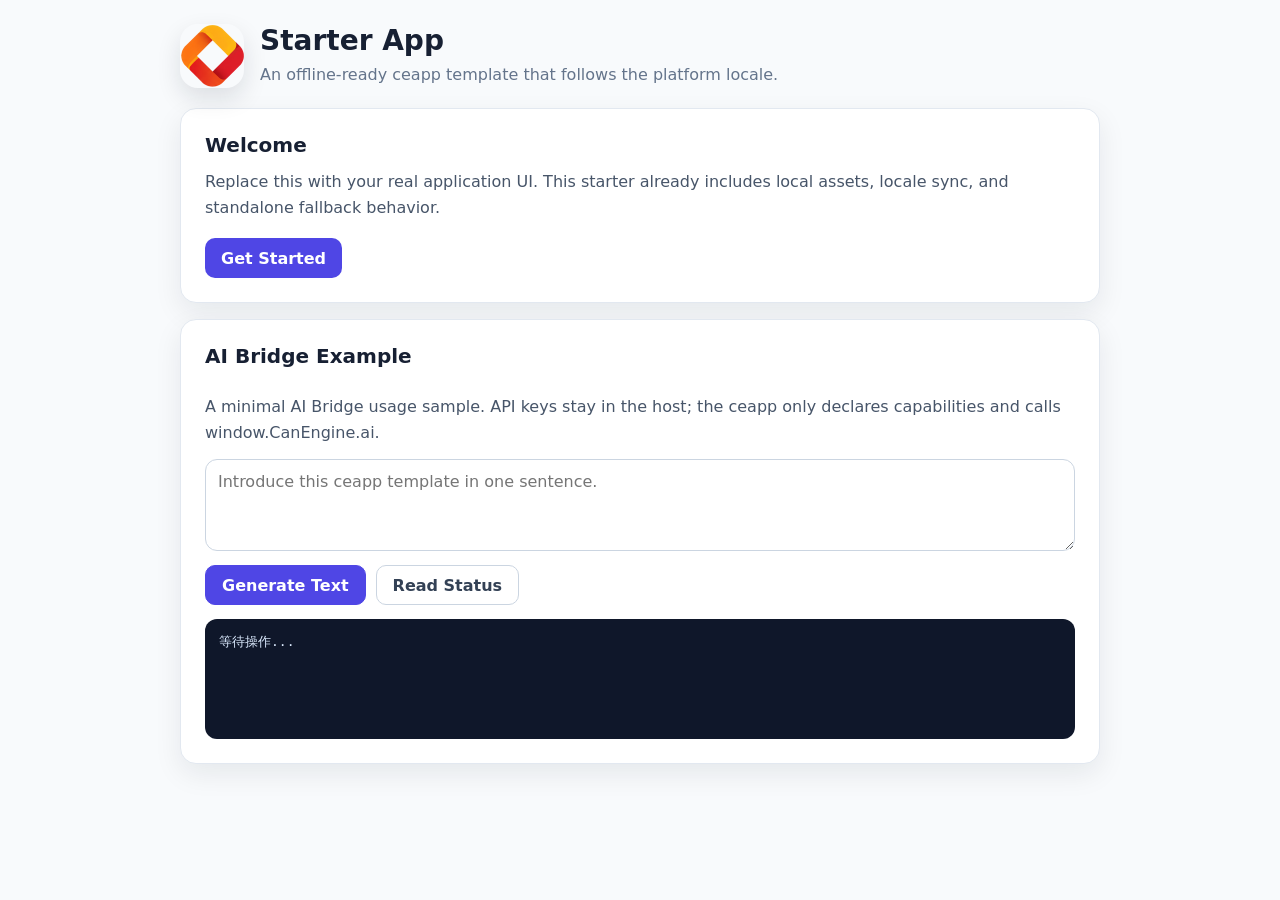
==== assets/starter/index.html @ fceade3a "Initial commit of open-ceapp-creator" ====
<!DOCTYPE html>
<html lang="zh-CN">
<head>
  <meta charset="UTF-8">
  <meta name="viewport" content="width=device-width, initial-scale=1.0">
  <title>Starter App</title>
  <link rel="stylesheet" href="./styles.css">
  <script src="./assets/ceapp-i18n.js"></script>
</head>
<body>
  <div class="shell">
    <header class="header">
      <img id="app-logo" class="app-logo" alt="" width="64" height="64">
      <div>
        <h1 id="app-title"></h1>
        <p id="app-subtitle"></p>
      </div>
    </header>

    <main class="panel">
      <h2 id="panel-title"></h2>
      <p id="panel-body"></p>
      <button id="primary-action" type="button"></button>
    </main>

    <section class="panel ai-panel">
      <h2 id="ai-title"></h2>
      <p id="ai-body"></p>
      <textarea id="ai-prompt"></textarea>
      <div class="actions">
        <button id="ai-text-action" type="button"></button>
        <button id="ai-status-action" type="button"></button>
      </div>
      <pre id="ai-output"></pre>
    </section>
  </div>

  <script src="./app.js"></script>
</body>
</html>
---- assets/starter/styles.css ----
:root {
  color: #172033;
  background: #f8fafc;
  font-family: Inter, ui-sans-serif, system-ui, -apple-system, BlinkMacSystemFont, "Segoe UI", sans-serif;
}

* {
  box-sizing: border-box;
}

body {
  margin: 0;
}

button {
  font: inherit;
}

textarea {
  font: inherit;
}

.shell {
  min-height: 100vh;
  padding: 24px;
  background: #f8fafc;
}

.header,
.panel {
  max-width: 920px;
  margin: 0 auto;
}

.header {
  display: flex;
  align-items: flex-start;
  justify-content: flex-start;
  gap: 16px;
  margin-bottom: 20px;
}

.app-logo {
  flex: 0 0 auto;
  width: 64px;
  height: 64px;
  border-radius: 18px;
  object-fit: cover;
  box-shadow: 0 10px 24px rgba(15, 23, 42, 0.12);
}

.header h1,
.header p,
.panel h2,
.panel p {
  margin: 0;
}

.header h1 {
  font-size: 28px;
  font-weight: 900;
}

.header p {
  margin-top: 8px;
  color: #64748b;
}

.panel {
  margin-bottom: 16px;
  padding: 24px;
  border: 1px solid #e2e8f0;
  border-radius: 16px;
  background: #ffffff;
  box-shadow: 0 10px 28px rgba(15, 23, 42, 0.08);
}

.panel h2 {
  font-size: 20px;
  font-weight: 900;
}

.panel p {
  margin-top: 12px;
  color: #475569;
  line-height: 1.6;
}

#primary-action {
  margin-top: 18px;
  min-height: 40px;
  padding: 0 16px;
  border: 0;
  border-radius: 10px;
  color: #ffffff;
  background: #4f46e5;
  cursor: pointer;
  font-weight: 900;
}

.ai-panel {
  display: grid;
  gap: 14px;
}

.ai-panel textarea {
  width: 100%;
  min-height: 92px;
  padding: 12px;
  border: 1px solid #cbd5e1;
  border-radius: 12px;
  color: #0f172a;
  resize: vertical;
}

.actions {
  display: flex;
  flex-wrap: wrap;
  gap: 10px;
}

.actions button {
  min-height: 40px;
  padding: 0 16px;
  border: 1px solid #cbd5e1;
  border-radius: 10px;
  color: #334155;
  background: #ffffff;
  cursor: pointer;
  font-weight: 900;
}

.actions button:first-child {
  color: #ffffff;
  border-color: #4f46e5;
  background: #4f46e5;
}

#ai-output {
  min-height: 120px;
  max-height: 320px;
  overflow: auto;
  margin: 0;
  padding: 14px;
  border-radius: 12px;
  color: #dbeafe;
  background: #0f172a;
  white-space: pre-wrap;
}
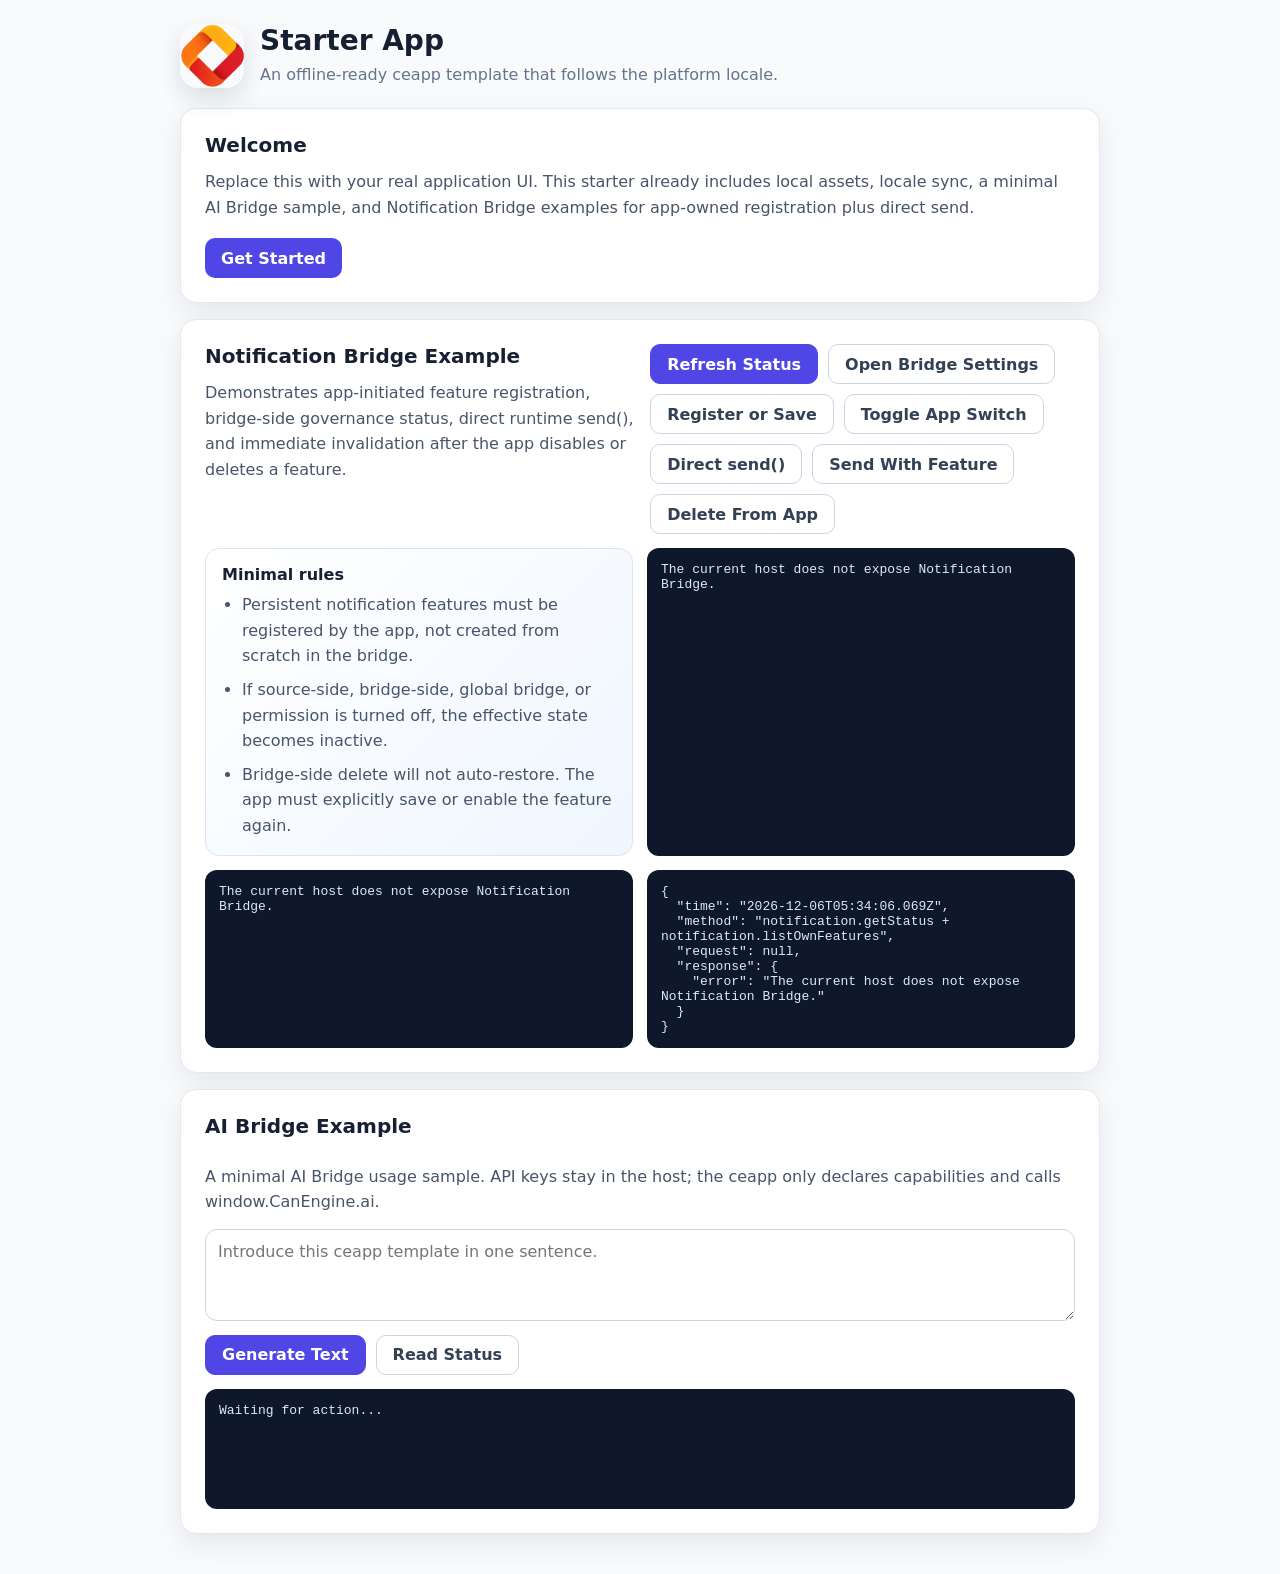
==== commit 8a17d579: "feat: add notification bridge starter guidance" ====
--- a/assets/starter/index.html
+++ b/assets/starter/index.html
@@ -23,6 +23,35 @@
       <button id="primary-action" type="button"></button>
     </main>
 
+    <section class="panel notification-panel">
+      <div class="panel-head">
+        <div>
+          <h2 id="notification-title"></h2>
+          <p id="notification-body"></p>
+        </div>
+        <div class="actions">
+          <button id="notification-refresh" type="button"></button>
+          <button id="notification-open-settings" type="button"></button>
+          <button id="notification-register" type="button"></button>
+          <button id="notification-toggle" type="button"></button>
+          <button id="notification-send-direct" type="button"></button>
+          <button id="notification-send-feature" type="button"></button>
+          <button id="notification-delete" type="button"></button>
+        </div>
+      </div>
+      <div class="notification-grid">
+        <div class="notification-note">
+          <strong id="notification-rules-title"></strong>
+          <ul id="notification-rules-list"></ul>
+        </div>
+        <pre id="notification-status-output"></pre>
+      </div>
+      <div class="notification-grid">
+        <pre id="notification-feature-output"></pre>
+        <pre id="notification-action-output"></pre>
+      </div>
+    </section>
+
     <section class="panel ai-panel">
       <h2 id="ai-title"></h2>
       <p id="ai-body"></p>
--- a/assets/starter/styles.css
+++ b/assets/starter/styles.css
@@ -84,6 +84,13 @@
   margin-top: 12px;
   color: #475569;
   line-height: 1.6;
+}
+
+.panel-head {
+  display: flex;
+  align-items: flex-start;
+  justify-content: space-between;
+  gap: 16px;
 }
 
 #primary-action {
@@ -103,6 +110,40 @@
   gap: 14px;
 }
 
+.notification-panel {
+  display: grid;
+  gap: 14px;
+}
+
+.notification-grid {
+  display: grid;
+  grid-template-columns: repeat(2, minmax(0, 1fr));
+  gap: 14px;
+}
+
+.notification-note {
+  padding: 16px;
+  border: 1px solid #dbe4f0;
+  border-radius: 14px;
+  background: linear-gradient(135deg, #ffffff, #eff6ff);
+}
+
+.notification-note strong {
+  display: block;
+  margin-bottom: 8px;
+}
+
+.notification-note ul {
+  margin: 0;
+  padding-left: 20px;
+  color: #475569;
+  line-height: 1.6;
+}
+
+.notification-note li + li {
+  margin-top: 8px;
+}
+
 .ai-panel textarea {
   width: 100%;
   min-height: 92px;
@@ -136,6 +177,9 @@
   background: #4f46e5;
 }
 
+#notification-status-output,
+#notification-feature-output,
+#notification-action-output,
 #ai-output {
   min-height: 120px;
   max-height: 320px;
@@ -147,3 +191,14 @@
   background: #0f172a;
   white-space: pre-wrap;
 }
+
+@media (max-width: 880px) {
+  .panel-head,
+  .notification-grid {
+    grid-template-columns: 1fr;
+  }
+
+  .panel-head {
+    display: grid;
+  }
+}
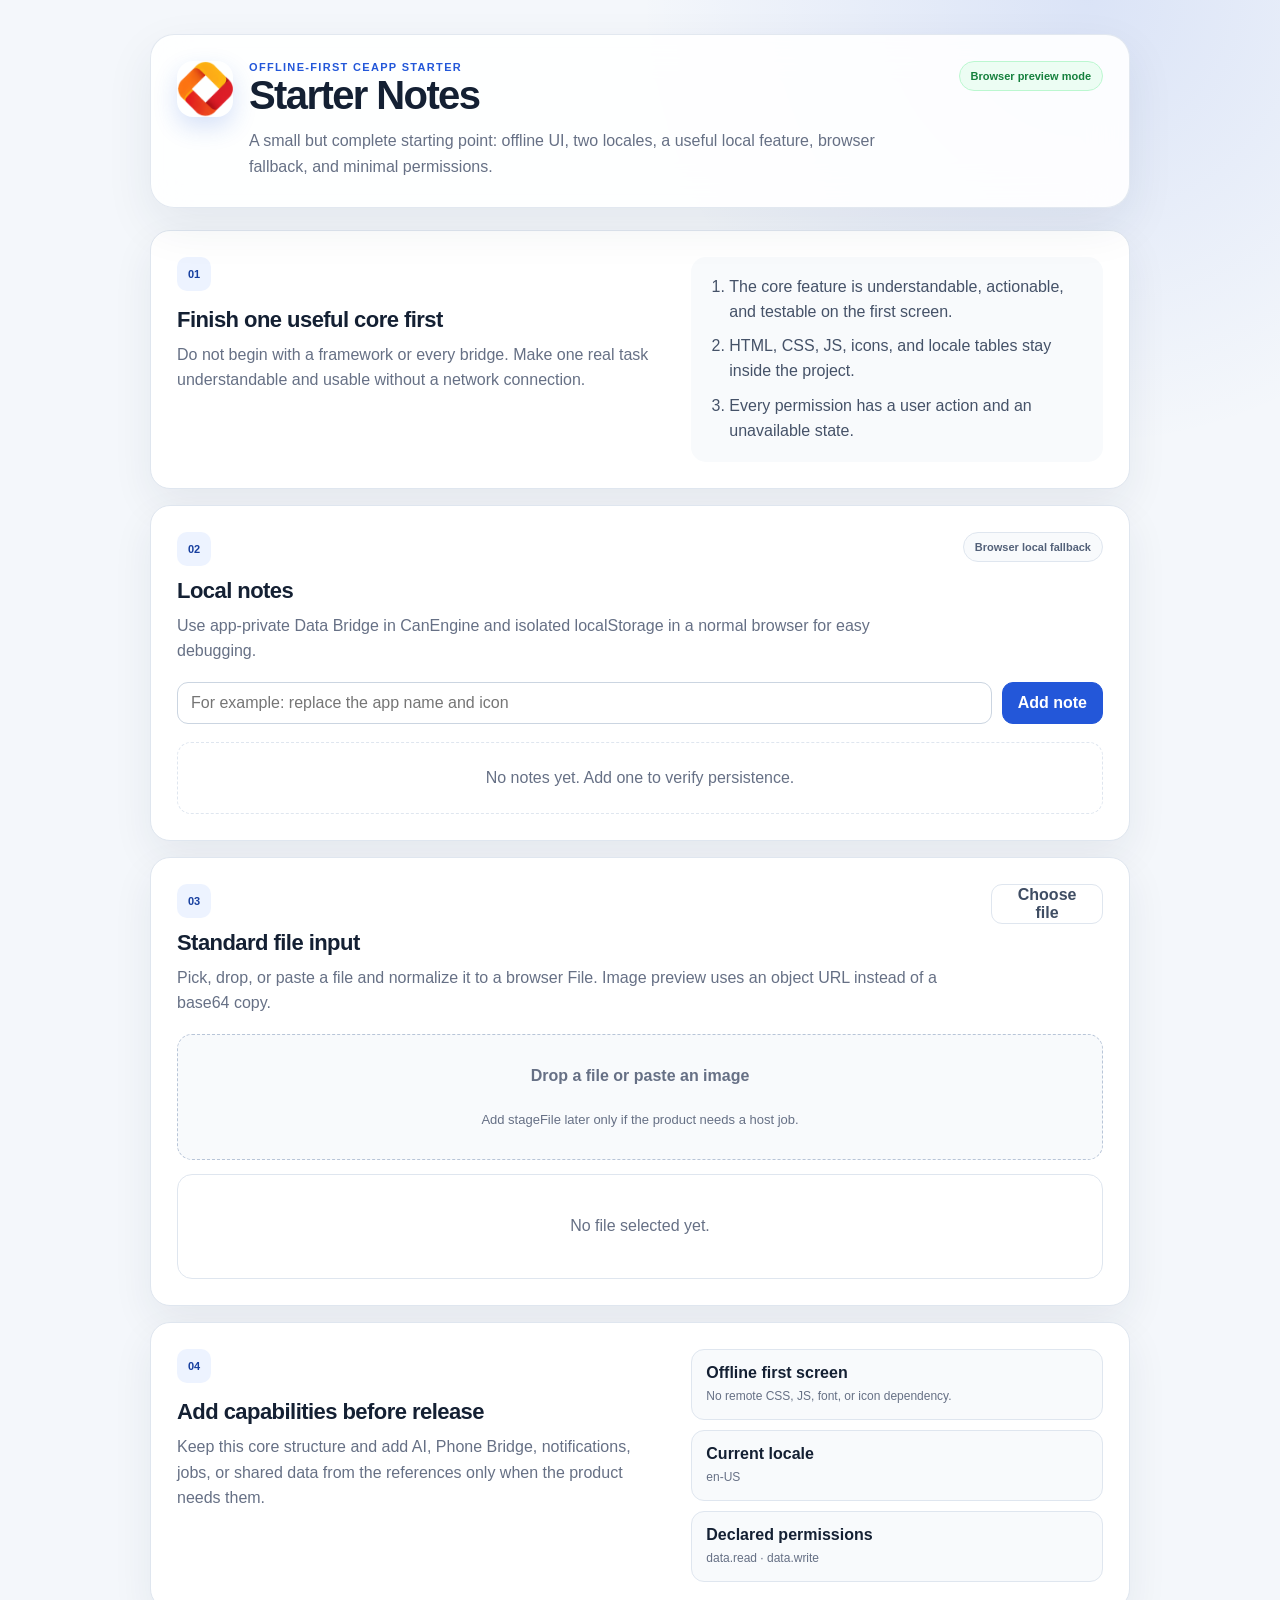
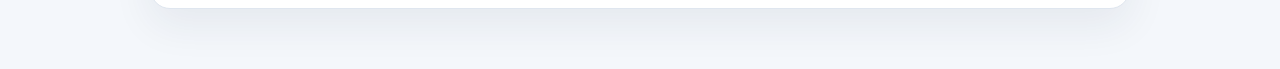
==== commit 81f23e92: "Release version 1.5.8" ====
--- a/assets/starter/index.html
+++ b/assets/starter/index.html
@@ -1,69 +1,83 @@
-<!DOCTYPE html>
+<!doctype html>
 <html lang="zh-CN">
 <head>
   <meta charset="UTF-8">
   <meta name="viewport" content="width=device-width, initial-scale=1.0">
-  <title>Starter App</title>
+  <meta name="color-scheme" content="light">
+  <title>Starter Notes</title>
   <link rel="stylesheet" href="./styles.css">
   <script src="./assets/ceapp-i18n.js"></script>
 </head>
 <body>
   <div class="shell">
-    <header class="header">
-      <img id="app-logo" class="app-logo" alt="" width="64" height="64">
-      <div>
-        <h1 id="app-title"></h1>
-        <p id="app-subtitle"></p>
+    <header class="hero">
+      <div class="identity">
+        <img id="app-logo" src="./assets/logo.png" alt="" width="56" height="56">
+        <div>
+          <p class="eyebrow" data-i18n="app.eyebrow"></p>
+          <h1 data-i18n="app.title"></h1>
+          <p data-i18n="app.subtitle"></p>
+        </div>
       </div>
+      <span id="host-status" class="status-pill"></span>
     </header>
 
-    <main class="panel">
-      <h2 id="panel-title"></h2>
-      <p id="panel-body"></p>
-      <button id="primary-action" type="button"></button>
+    <main>
+      <section class="card intro-card">
+        <div>
+          <span class="section-label">01</span>
+          <h2 data-i18n="intro.title"></h2>
+          <p data-i18n="intro.body"></p>
+        </div>
+        <ol class="quality-list">
+          <li data-i18n="intro.ruleUseful"></li>
+          <li data-i18n="intro.ruleLocal"></li>
+          <li data-i18n="intro.ruleMinimal"></li>
+        </ol>
+      </section>
+
+      <section class="card">
+        <div class="section-heading">
+          <div><span class="section-label">02</span><h2 data-i18n="notes.title"></h2><p data-i18n="notes.body"></p></div>
+          <span id="storage-mode" class="status-pill quiet"></span>
+        </div>
+        <form id="note-form" class="input-row">
+          <label class="sr-only" for="note-input" data-i18n="notes.label"></label>
+          <input id="note-input" type="text" maxlength="120" required data-i18n-placeholder="notes.placeholder">
+          <button class="button primary" type="submit" data-i18n="notes.add"></button>
+        </form>
+        <div id="notes-list" class="notes-list" aria-live="polite"></div>
+      </section>
+
+      <section class="card">
+        <div class="section-heading">
+          <div><span class="section-label">03</span><h2 data-i18n="files.title"></h2><p data-i18n="files.body"></p></div>
+          <button id="pick-file" class="button secondary" type="button" data-i18n="files.pick"></button>
+        </div>
+        <input id="file-input" type="file" accept="image/*,application/pdf,text/plain" hidden>
+        <div id="drop-zone" class="drop-zone" tabindex="0">
+          <strong data-i18n="files.dropTitle"></strong>
+          <span data-i18n="files.dropBody"></span>
+        </div>
+        <div id="file-preview" class="file-preview empty"></div>
+      </section>
+
+      <section class="card release-card">
+        <div>
+          <span class="section-label">04</span>
+          <h2 data-i18n="release.title"></h2>
+          <p data-i18n="release.body"></p>
+        </div>
+        <div class="release-grid">
+          <div><strong data-i18n="release.offline"></strong><span data-i18n="release.offlineBody"></span></div>
+          <div><strong data-i18n="release.locale"></strong><span id="locale-value"></span></div>
+          <div><strong data-i18n="release.permission"></strong><span>data.read · data.write</span></div>
+        </div>
+      </section>
     </main>
-
-    <section class="panel notification-panel">
-      <div class="panel-head">
-        <div>
-          <h2 id="notification-title"></h2>
-          <p id="notification-body"></p>
-        </div>
-        <div class="actions">
-          <button id="notification-refresh" type="button"></button>
-          <button id="notification-open-settings" type="button"></button>
-          <button id="notification-register" type="button"></button>
-          <button id="notification-toggle" type="button"></button>
-          <button id="notification-send-direct" type="button"></button>
-          <button id="notification-send-feature" type="button"></button>
-          <button id="notification-delete" type="button"></button>
-        </div>
-      </div>
-      <div class="notification-grid">
-        <div class="notification-note">
-          <strong id="notification-rules-title"></strong>
-          <ul id="notification-rules-list"></ul>
-        </div>
-        <pre id="notification-status-output"></pre>
-      </div>
-      <div class="notification-grid">
-        <pre id="notification-feature-output"></pre>
-        <pre id="notification-action-output"></pre>
-      </div>
-    </section>
-
-    <section class="panel ai-panel">
-      <h2 id="ai-title"></h2>
-      <p id="ai-body"></p>
-      <textarea id="ai-prompt"></textarea>
-      <div class="actions">
-        <button id="ai-text-action" type="button"></button>
-        <button id="ai-status-action" type="button"></button>
-      </div>
-      <pre id="ai-output"></pre>
-    </section>
   </div>
 
+  <div id="toast" class="toast" hidden role="status" aria-live="polite"></div>
   <script src="./app.js"></script>
 </body>
 </html>
--- a/assets/starter/styles.css
+++ b/assets/starter/styles.css
@@ -1,7 +1,17 @@
 :root {
-  color: #172033;
-  background: #f8fafc;
-  font-family: Inter, ui-sans-serif, system-ui, -apple-system, BlinkMacSystemFont, "Segoe UI", sans-serif;
+  color-scheme: light;
+  --bg: #f4f7fb;
+  --surface: #ffffff;
+  --surface-soft: #f8fafc;
+  --ink: #142033;
+  --muted: #667085;
+  --line: #dfe6ef;
+  --brand: #2357d9;
+  --brand-dark: #173f9f;
+  --brand-soft: #edf3ff;
+  --good: #15803d;
+  --good-soft: #ecfdf3;
+  font-family: Inter, ui-sans-serif, -apple-system, BlinkMacSystemFont, "Segoe UI", sans-serif;
 }
 
 * {
@@ -9,196 +19,408 @@
 }
 
 body {
+  min-width: 320px;
+  min-height: 100vh;
   margin: 0;
-}
-
-button {
+  color: var(--ink);
+  background:
+    radial-gradient(circle at 85% 0%, rgba(35, 87, 217, 0.12), transparent 28rem),
+    var(--bg);
+}
+
+button,
+input {
   font: inherit;
 }
 
-textarea {
-  font: inherit;
+button:focus-visible,
+input:focus-visible,
+[tabindex]:focus-visible {
+  outline: 3px solid rgba(35, 87, 217, 0.24);
+  outline-offset: 2px;
 }
 
 .shell {
-  min-height: 100vh;
-  padding: 24px;
-  background: #f8fafc;
-}
-
-.header,
-.panel {
-  max-width: 920px;
+  width: min(980px, calc(100% - 32px));
   margin: 0 auto;
-}
-
-.header {
-  display: flex;
-  align-items: flex-start;
-  justify-content: flex-start;
-  gap: 16px;
-  margin-bottom: 20px;
-}
-
-.app-logo {
-  flex: 0 0 auto;
-  width: 64px;
-  height: 64px;
-  border-radius: 18px;
-  object-fit: cover;
-  box-shadow: 0 10px 24px rgba(15, 23, 42, 0.12);
-}
-
-.header h1,
-.header p,
-.panel h2,
-.panel p {
-  margin: 0;
-}
-
-.header h1 {
-  font-size: 28px;
-  font-weight: 900;
-}
-
-.header p {
-  margin-top: 8px;
-  color: #64748b;
-}
-
-.panel {
-  margin-bottom: 16px;
-  padding: 24px;
-  border: 1px solid #e2e8f0;
-  border-radius: 16px;
-  background: #ffffff;
-  box-shadow: 0 10px 28px rgba(15, 23, 42, 0.08);
-}
-
-.panel h2 {
-  font-size: 20px;
-  font-weight: 900;
-}
-
-.panel p {
-  margin-top: 12px;
-  color: #475569;
-  line-height: 1.6;
-}
-
-.panel-head {
+  padding: 34px 0 60px;
+}
+
+.hero {
   display: flex;
   align-items: flex-start;
   justify-content: space-between;
+  gap: 24px;
+  margin-bottom: 22px;
+  padding: 26px;
+  border: 1px solid rgba(223, 230, 239, 0.9);
+  border-radius: 24px;
+  background: rgba(255, 255, 255, 0.9);
+  box-shadow: 0 18px 48px rgba(31, 45, 72, 0.08);
+  backdrop-filter: blur(18px);
+}
+
+.identity {
+  display: flex;
   gap: 16px;
-}
-
-#primary-action {
-  margin-top: 18px;
+  align-items: flex-start;
+}
+
+.identity img {
+  flex: 0 0 auto;
+  width: 56px;
+  height: 56px;
+  border-radius: 16px;
+  object-fit: cover;
+  box-shadow: 0 10px 24px rgba(35, 87, 217, 0.18);
+}
+
+.eyebrow {
+  margin: 0 0 7px;
+  color: var(--brand);
+  font-size: 11px;
+  font-weight: 850;
+  letter-spacing: 0.12em;
+  text-transform: uppercase;
+}
+
+.hero h1,
+.hero p,
+.card h2,
+.card p {
+  margin: 0;
+}
+
+.hero h1 {
+  font-size: clamp(27px, 4vw, 40px);
+  letter-spacing: -0.04em;
+}
+
+.hero .identity p:last-child {
+  max-width: 650px;
+  margin-top: 10px;
+  color: var(--muted);
+  line-height: 1.65;
+}
+
+main {
+  display: grid;
+  gap: 16px;
+}
+
+.card {
+  padding: 26px;
+  border: 1px solid var(--line);
+  border-radius: 20px;
+  background: var(--surface);
+  box-shadow: 0 16px 42px rgba(31, 45, 72, 0.07);
+}
+
+.intro-card,
+.release-card {
+  display: grid;
+  grid-template-columns: minmax(0, 1fr) minmax(300px, 0.85fr);
+  gap: 30px;
+  align-items: start;
+}
+
+.section-label {
+  display: inline-grid;
+  place-items: center;
+  width: 34px;
+  height: 34px;
+  margin-bottom: 16px;
+  border-radius: 10px;
+  color: var(--brand-dark);
+  background: var(--brand-soft);
+  font-size: 11px;
+  font-weight: 850;
+}
+
+.card h2 {
+  font-size: 22px;
+  letter-spacing: -0.025em;
+}
+
+.card p {
+  margin-top: 9px;
+  color: var(--muted);
+  line-height: 1.6;
+}
+
+.quality-list {
+  display: grid;
+  gap: 10px;
+  margin: 0;
+  padding: 18px 18px 18px 38px;
+  border-radius: 15px;
+  color: #455268;
+  background: var(--surface-soft);
+  line-height: 1.55;
+}
+
+.section-heading {
+  display: flex;
+  align-items: flex-start;
+  justify-content: space-between;
+  gap: 20px;
+  margin-bottom: 18px;
+}
+
+.section-heading .section-label {
+  margin-bottom: 12px;
+}
+
+.status-pill {
+  flex: 0 0 auto;
+  padding: 8px 11px;
+  border: 1px solid #bbf7d0;
+  border-radius: 999px;
+  color: var(--good);
+  background: var(--good-soft);
+  font-size: 11px;
+  font-weight: 800;
+}
+
+.status-pill.quiet {
+  color: #536179;
+  border-color: var(--line);
+  background: var(--surface-soft);
+}
+
+.input-row {
+  display: flex;
+  gap: 10px;
+  margin-bottom: 18px;
+}
+
+.input-row input {
+  flex: 1 1 auto;
+  min-width: 0;
+  min-height: 42px;
+  padding: 0 13px;
+  border: 1px solid #cbd5e1;
+  border-radius: 11px;
+  color: var(--ink);
+  background: white;
+}
+
+.button {
   min-height: 40px;
-  padding: 0 16px;
+  padding: 0 15px;
+  border: 1px solid transparent;
+  border-radius: 11px;
+  cursor: pointer;
+  font-weight: 750;
+}
+
+.button.primary {
+  color: white;
+  border-color: var(--brand);
+  background: var(--brand);
+}
+
+.button.secondary {
+  color: #3f4d63;
+  border-color: var(--line);
+  background: white;
+}
+
+.notes-list {
+  display: grid;
+  gap: 10px;
+}
+
+.note-row {
+  display: grid;
+  grid-template-columns: minmax(0, 1fr) auto;
+  gap: 12px;
+  align-items: center;
+  padding: 13px 15px;
+  border: 1px solid var(--line);
+  border-radius: 13px;
+  background: var(--surface-soft);
+}
+
+.note-row strong,
+.note-row small {
+  display: block;
+}
+
+.note-row small {
+  margin-top: 5px;
+  color: var(--muted);
+}
+
+.empty-state {
+  padding: 26px;
+  border: 1px dashed var(--line);
+  border-radius: 14px;
+  color: var(--muted);
+  text-align: center;
+}
+
+.drop-zone {
+  display: grid;
+  place-items: center;
+  min-height: 126px;
+  padding: 22px;
+  border: 1.5px dashed #b8c5d8;
+  border-radius: 15px;
+  color: var(--muted);
+  background: var(--surface-soft);
+  text-align: center;
+}
+
+.drop-zone strong,
+.drop-zone span {
+  display: block;
+}
+
+.drop-zone span {
+  margin-top: 7px;
+  font-size: 13px;
+}
+
+.drop-zone.dragging {
+  color: var(--brand-dark);
+  border-color: var(--brand);
+  background: var(--brand-soft);
+}
+
+.file-preview {
+  display: grid;
+  grid-template-columns: 92px minmax(0, 1fr);
+  gap: 14px;
+  align-items: center;
+  min-height: 105px;
+  margin-top: 14px;
+  padding: 11px;
+  border: 1px solid var(--line);
+  border-radius: 15px;
+}
+
+.file-preview.empty {
+  grid-template-columns: 1fr;
+  place-items: center;
+  color: var(--muted);
+}
+
+.file-preview img,
+.file-icon {
+  width: 92px;
+  height: 82px;
+  border-radius: 11px;
+  object-fit: cover;
+  background: #e8edf5;
+}
+
+.file-icon {
+  display: grid;
+  place-items: center;
+  color: var(--brand-dark);
+  font-weight: 900;
+}
+
+.file-meta strong,
+.file-meta span {
+  display: block;
+  overflow-wrap: anywhere;
+}
+
+.file-meta span {
+  margin-top: 5px;
+  color: var(--muted);
+  font-size: 12px;
+}
+
+.release-grid {
+  display: grid;
+  gap: 10px;
+}
+
+.release-grid > div {
+  padding: 14px;
+  border: 1px solid var(--line);
+  border-radius: 13px;
+  background: var(--surface-soft);
+}
+
+.release-grid strong,
+.release-grid span {
+  display: block;
+}
+
+.release-grid span {
+  margin-top: 5px;
+  color: var(--muted);
+  font-size: 12px;
+  line-height: 1.5;
+}
+
+.toast {
+  position: fixed;
+  right: 22px;
+  bottom: 22px;
+  max-width: min(400px, calc(100vw - 44px));
+  padding: 13px 16px;
+  border: 1px solid #bfd0fa;
+  border-radius: 12px;
+  color: var(--brand-dark);
+  background: #f4f7ff;
+  box-shadow: 0 16px 40px rgba(31, 45, 72, 0.18);
+}
+
+.toast.error {
+  color: #b42318;
+  border-color: #fecdd3;
+  background: #fff1f2;
+}
+
+.sr-only {
+  position: absolute;
+  width: 1px;
+  height: 1px;
+  padding: 0;
+  margin: -1px;
+  overflow: hidden;
+  clip: rect(0, 0, 0, 0);
+  white-space: nowrap;
   border: 0;
-  border-radius: 10px;
-  color: #ffffff;
-  background: #4f46e5;
-  cursor: pointer;
-  font-weight: 900;
-}
-
-.ai-panel {
-  display: grid;
-  gap: 14px;
-}
-
-.notification-panel {
-  display: grid;
-  gap: 14px;
-}
-
-.notification-grid {
-  display: grid;
-  grid-template-columns: repeat(2, minmax(0, 1fr));
-  gap: 14px;
-}
-
-.notification-note {
-  padding: 16px;
-  border: 1px solid #dbe4f0;
-  border-radius: 14px;
-  background: linear-gradient(135deg, #ffffff, #eff6ff);
-}
-
-.notification-note strong {
-  display: block;
-  margin-bottom: 8px;
-}
-
-.notification-note ul {
-  margin: 0;
-  padding-left: 20px;
-  color: #475569;
-  line-height: 1.6;
-}
-
-.notification-note li + li {
-  margin-top: 8px;
-}
-
-.ai-panel textarea {
-  width: 100%;
-  min-height: 92px;
-  padding: 12px;
-  border: 1px solid #cbd5e1;
-  border-radius: 12px;
-  color: #0f172a;
-  resize: vertical;
-}
-
-.actions {
-  display: flex;
-  flex-wrap: wrap;
-  gap: 10px;
-}
-
-.actions button {
-  min-height: 40px;
-  padding: 0 16px;
-  border: 1px solid #cbd5e1;
-  border-radius: 10px;
-  color: #334155;
-  background: #ffffff;
-  cursor: pointer;
-  font-weight: 900;
-}
-
-.actions button:first-child {
-  color: #ffffff;
-  border-color: #4f46e5;
-  background: #4f46e5;
-}
-
-#notification-status-output,
-#notification-feature-output,
-#notification-action-output,
-#ai-output {
-  min-height: 120px;
-  max-height: 320px;
-  overflow: auto;
-  margin: 0;
-  padding: 14px;
-  border-radius: 12px;
-  color: #dbeafe;
-  background: #0f172a;
-  white-space: pre-wrap;
-}
-
-@media (max-width: 880px) {
-  .panel-head,
-  .notification-grid {
+}
+
+@media (max-width: 720px) {
+  .shell {
+    width: min(100% - 20px, 980px);
+    padding-top: 10px;
+  }
+
+  .hero,
+  .intro-card,
+  .release-card {
     grid-template-columns: 1fr;
   }
 
-  .panel-head {
+  .hero,
+  .section-heading {
     display: grid;
   }
-}
+
+  .input-row {
+    flex-wrap: wrap;
+  }
+
+  .input-row input,
+  .input-row .button {
+    width: 100%;
+  }
+}
+
+@media (prefers-reduced-motion: reduce) {
+  *,
+  *::before,
+  *::after {
+    scroll-behavior: auto !important;
+    transition-duration: 0.01ms !important;
+  }
+}
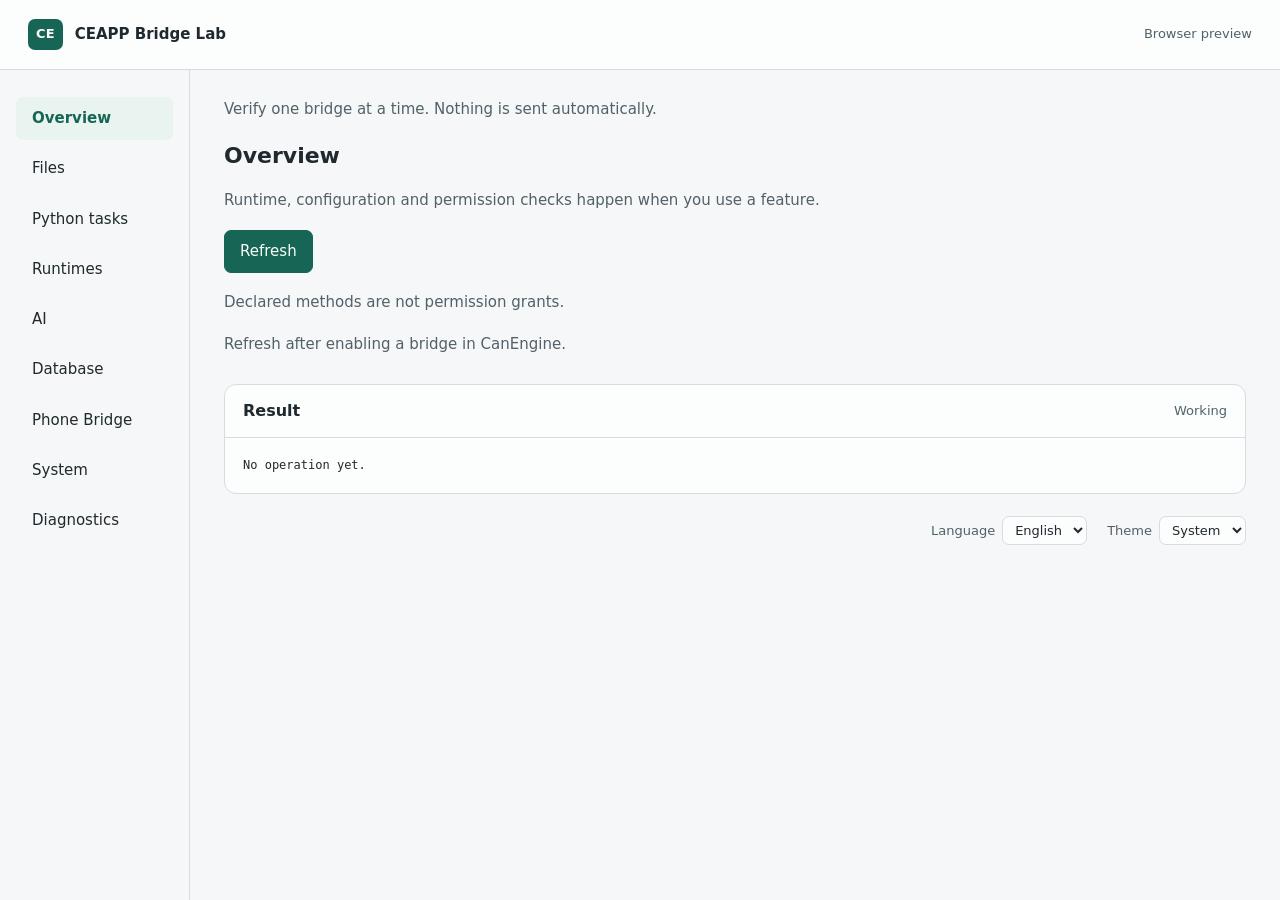
==== commit 8c56d6b6: "release: open-ceapp-creator main version" ====
--- a/assets/starter/index.html
+++ b/assets/starter/index.html
@@ -1,83 +1,35 @@
 <!doctype html>
 <html lang="zh-CN">
 <head>
-  <meta charset="UTF-8">
-  <meta name="viewport" content="width=device-width, initial-scale=1.0">
-  <meta name="color-scheme" content="light">
-  <title>Starter Notes</title>
-  <link rel="stylesheet" href="./styles.css">
-  <script src="./assets/ceapp-i18n.js"></script>
+  <meta charset="utf-8">
+  <meta name="viewport" content="width=device-width, initial-scale=1">
+  <meta name="color-scheme" content="light dark">
+  <title>CEAPP Bridge Lab</title>
+  <link rel="stylesheet" href="styles.css">
+  <script src="app-config.js" defer></script>
+  <script src="assets/ce-bridge.js" defer></script>
+  <script src="assets/ceapp-i18n.js" defer></script>
+  <script src="assets/recipes.js" defer></script>
+  <script src="app.js" defer></script>
 </head>
 <body>
   <div class="shell">
-    <header class="hero">
-      <div class="identity">
-        <img id="app-logo" src="./assets/logo.png" alt="" width="56" height="56">
-        <div>
-          <p class="eyebrow" data-i18n="app.eyebrow"></p>
-          <h1 data-i18n="app.title"></h1>
-          <p data-i18n="app.subtitle"></p>
-        </div>
-      </div>
-      <span id="host-status" class="status-pill"></span>
-    </header>
-
-    <main>
-      <section class="card intro-card">
-        <div>
-          <span class="section-label">01</span>
-          <h2 data-i18n="intro.title"></h2>
-          <p data-i18n="intro.body"></p>
-        </div>
-        <ol class="quality-list">
-          <li data-i18n="intro.ruleUseful"></li>
-          <li data-i18n="intro.ruleLocal"></li>
-          <li data-i18n="intro.ruleMinimal"></li>
-        </ol>
+    <header class="topbar"><div class="brand"><span class="brand-mark" aria-hidden="true">CE</span><strong id="title">CEAPP Bridge Lab</strong></div><span id="host-status" class="status">Detecting host</span></header>
+    <nav id="navigation" aria-label="Bridge modules"></nav>
+    <main id="main">
+      <p id="intro" class="intro">Verify one bridge at a time.</p>
+      <div id="preview-notice" class="notice" role="status" hidden></div>
+      <div id="content"></div>
+      <section class="result-panel" aria-labelledby="result-heading">
+        <div class="result-head"><h2 id="result-heading">Result</h2><span id="action-status" role="status" aria-live="polite"></span></div>
+        <p id="error-message" class="error-message" role="alert" hidden></p>
+        <pre id="output" tabindex="0">No operation yet.</pre>
       </section>
-
-      <section class="card">
-        <div class="section-heading">
-          <div><span class="section-label">02</span><h2 data-i18n="notes.title"></h2><p data-i18n="notes.body"></p></div>
-          <span id="storage-mode" class="status-pill quiet"></span>
-        </div>
-        <form id="note-form" class="input-row">
-          <label class="sr-only" for="note-input" data-i18n="notes.label"></label>
-          <input id="note-input" type="text" maxlength="120" required data-i18n-placeholder="notes.placeholder">
-          <button class="button primary" type="submit" data-i18n="notes.add"></button>
-        </form>
-        <div id="notes-list" class="notes-list" aria-live="polite"></div>
-      </section>
-
-      <section class="card">
-        <div class="section-heading">
-          <div><span class="section-label">03</span><h2 data-i18n="files.title"></h2><p data-i18n="files.body"></p></div>
-          <button id="pick-file" class="button secondary" type="button" data-i18n="files.pick"></button>
-        </div>
-        <input id="file-input" type="file" accept="image/*,application/pdf,text/plain" hidden>
-        <div id="drop-zone" class="drop-zone" tabindex="0">
-          <strong data-i18n="files.dropTitle"></strong>
-          <span data-i18n="files.dropBody"></span>
-        </div>
-        <div id="file-preview" class="file-preview empty"></div>
-      </section>
-
-      <section class="card release-card">
-        <div>
-          <span class="section-label">04</span>
-          <h2 data-i18n="release.title"></h2>
-          <p data-i18n="release.body"></p>
-        </div>
-        <div class="release-grid">
-          <div><strong data-i18n="release.offline"></strong><span data-i18n="release.offlineBody"></span></div>
-          <div><strong data-i18n="release.locale"></strong><span id="locale-value"></span></div>
-          <div><strong data-i18n="release.permission"></strong><span>data.read · data.write</span></div>
-        </div>
-      </section>
+      <footer class="preferences">
+        <label><span id="locale-label">Language</span><select id="locale"><option value="zh-CN">中文</option><option value="en-US">English</option></select></label>
+        <label><span id="theme-label">Theme</span><select id="theme"><option value="system">System</option><option value="light">Light</option><option value="dark">Dark</option></select></label>
+      </footer>
     </main>
   </div>
-
-  <div id="toast" class="toast" hidden role="status" aria-live="polite"></div>
-  <script src="./app.js"></script>
 </body>
 </html>
--- a/assets/starter/styles.css
+++ b/assets/starter/styles.css
@@ -1,426 +1,9 @@
-:root {
-  color-scheme: light;
-  --bg: #f4f7fb;
-  --surface: #ffffff;
-  --surface-soft: #f8fafc;
-  --ink: #142033;
-  --muted: #667085;
-  --line: #dfe6ef;
-  --brand: #2357d9;
-  --brand-dark: #173f9f;
-  --brand-soft: #edf3ff;
-  --good: #15803d;
-  --good-soft: #ecfdf3;
-  font-family: Inter, ui-sans-serif, -apple-system, BlinkMacSystemFont, "Segoe UI", sans-serif;
-}
-
-* {
-  box-sizing: border-box;
-}
-
-body {
-  min-width: 320px;
-  min-height: 100vh;
-  margin: 0;
-  color: var(--ink);
-  background:
-    radial-gradient(circle at 85% 0%, rgba(35, 87, 217, 0.12), transparent 28rem),
-    var(--bg);
-}
-
-button,
-input {
-  font: inherit;
-}
-
-button:focus-visible,
-input:focus-visible,
-[tabindex]:focus-visible {
-  outline: 3px solid rgba(35, 87, 217, 0.24);
-  outline-offset: 2px;
-}
-
-.shell {
-  width: min(980px, calc(100% - 32px));
-  margin: 0 auto;
-  padding: 34px 0 60px;
-}
-
-.hero {
-  display: flex;
-  align-items: flex-start;
-  justify-content: space-between;
-  gap: 24px;
-  margin-bottom: 22px;
-  padding: 26px;
-  border: 1px solid rgba(223, 230, 239, 0.9);
-  border-radius: 24px;
-  background: rgba(255, 255, 255, 0.9);
-  box-shadow: 0 18px 48px rgba(31, 45, 72, 0.08);
-  backdrop-filter: blur(18px);
-}
-
-.identity {
-  display: flex;
-  gap: 16px;
-  align-items: flex-start;
-}
-
-.identity img {
-  flex: 0 0 auto;
-  width: 56px;
-  height: 56px;
-  border-radius: 16px;
-  object-fit: cover;
-  box-shadow: 0 10px 24px rgba(35, 87, 217, 0.18);
-}
-
-.eyebrow {
-  margin: 0 0 7px;
-  color: var(--brand);
-  font-size: 11px;
-  font-weight: 850;
-  letter-spacing: 0.12em;
-  text-transform: uppercase;
-}
-
-.hero h1,
-.hero p,
-.card h2,
-.card p {
-  margin: 0;
-}
-
-.hero h1 {
-  font-size: clamp(27px, 4vw, 40px);
-  letter-spacing: -0.04em;
-}
-
-.hero .identity p:last-child {
-  max-width: 650px;
-  margin-top: 10px;
-  color: var(--muted);
-  line-height: 1.65;
-}
-
-main {
-  display: grid;
-  gap: 16px;
-}
-
-.card {
-  padding: 26px;
-  border: 1px solid var(--line);
-  border-radius: 20px;
-  background: var(--surface);
-  box-shadow: 0 16px 42px rgba(31, 45, 72, 0.07);
-}
-
-.intro-card,
-.release-card {
-  display: grid;
-  grid-template-columns: minmax(0, 1fr) minmax(300px, 0.85fr);
-  gap: 30px;
-  align-items: start;
-}
-
-.section-label {
-  display: inline-grid;
-  place-items: center;
-  width: 34px;
-  height: 34px;
-  margin-bottom: 16px;
-  border-radius: 10px;
-  color: var(--brand-dark);
-  background: var(--brand-soft);
-  font-size: 11px;
-  font-weight: 850;
-}
-
-.card h2 {
-  font-size: 22px;
-  letter-spacing: -0.025em;
-}
-
-.card p {
-  margin-top: 9px;
-  color: var(--muted);
-  line-height: 1.6;
-}
-
-.quality-list {
-  display: grid;
-  gap: 10px;
-  margin: 0;
-  padding: 18px 18px 18px 38px;
-  border-radius: 15px;
-  color: #455268;
-  background: var(--surface-soft);
-  line-height: 1.55;
-}
-
-.section-heading {
-  display: flex;
-  align-items: flex-start;
-  justify-content: space-between;
-  gap: 20px;
-  margin-bottom: 18px;
-}
-
-.section-heading .section-label {
-  margin-bottom: 12px;
-}
-
-.status-pill {
-  flex: 0 0 auto;
-  padding: 8px 11px;
-  border: 1px solid #bbf7d0;
-  border-radius: 999px;
-  color: var(--good);
-  background: var(--good-soft);
-  font-size: 11px;
-  font-weight: 800;
-}
-
-.status-pill.quiet {
-  color: #536179;
-  border-color: var(--line);
-  background: var(--surface-soft);
-}
-
-.input-row {
-  display: flex;
-  gap: 10px;
-  margin-bottom: 18px;
-}
-
-.input-row input {
-  flex: 1 1 auto;
-  min-width: 0;
-  min-height: 42px;
-  padding: 0 13px;
-  border: 1px solid #cbd5e1;
-  border-radius: 11px;
-  color: var(--ink);
-  background: white;
-}
-
-.button {
-  min-height: 40px;
-  padding: 0 15px;
-  border: 1px solid transparent;
-  border-radius: 11px;
-  cursor: pointer;
-  font-weight: 750;
-}
-
-.button.primary {
-  color: white;
-  border-color: var(--brand);
-  background: var(--brand);
-}
-
-.button.secondary {
-  color: #3f4d63;
-  border-color: var(--line);
-  background: white;
-}
-
-.notes-list {
-  display: grid;
-  gap: 10px;
-}
-
-.note-row {
-  display: grid;
-  grid-template-columns: minmax(0, 1fr) auto;
-  gap: 12px;
-  align-items: center;
-  padding: 13px 15px;
-  border: 1px solid var(--line);
-  border-radius: 13px;
-  background: var(--surface-soft);
-}
-
-.note-row strong,
-.note-row small {
-  display: block;
-}
-
-.note-row small {
-  margin-top: 5px;
-  color: var(--muted);
-}
-
-.empty-state {
-  padding: 26px;
-  border: 1px dashed var(--line);
-  border-radius: 14px;
-  color: var(--muted);
-  text-align: center;
-}
-
-.drop-zone {
-  display: grid;
-  place-items: center;
-  min-height: 126px;
-  padding: 22px;
-  border: 1.5px dashed #b8c5d8;
-  border-radius: 15px;
-  color: var(--muted);
-  background: var(--surface-soft);
-  text-align: center;
-}
-
-.drop-zone strong,
-.drop-zone span {
-  display: block;
-}
-
-.drop-zone span {
-  margin-top: 7px;
-  font-size: 13px;
-}
-
-.drop-zone.dragging {
-  color: var(--brand-dark);
-  border-color: var(--brand);
-  background: var(--brand-soft);
-}
-
-.file-preview {
-  display: grid;
-  grid-template-columns: 92px minmax(0, 1fr);
-  gap: 14px;
-  align-items: center;
-  min-height: 105px;
-  margin-top: 14px;
-  padding: 11px;
-  border: 1px solid var(--line);
-  border-radius: 15px;
-}
-
-.file-preview.empty {
-  grid-template-columns: 1fr;
-  place-items: center;
-  color: var(--muted);
-}
-
-.file-preview img,
-.file-icon {
-  width: 92px;
-  height: 82px;
-  border-radius: 11px;
-  object-fit: cover;
-  background: #e8edf5;
-}
-
-.file-icon {
-  display: grid;
-  place-items: center;
-  color: var(--brand-dark);
-  font-weight: 900;
-}
-
-.file-meta strong,
-.file-meta span {
-  display: block;
-  overflow-wrap: anywhere;
-}
-
-.file-meta span {
-  margin-top: 5px;
-  color: var(--muted);
-  font-size: 12px;
-}
-
-.release-grid {
-  display: grid;
-  gap: 10px;
-}
-
-.release-grid > div {
-  padding: 14px;
-  border: 1px solid var(--line);
-  border-radius: 13px;
-  background: var(--surface-soft);
-}
-
-.release-grid strong,
-.release-grid span {
-  display: block;
-}
-
-.release-grid span {
-  margin-top: 5px;
-  color: var(--muted);
-  font-size: 12px;
-  line-height: 1.5;
-}
-
-.toast {
-  position: fixed;
-  right: 22px;
-  bottom: 22px;
-  max-width: min(400px, calc(100vw - 44px));
-  padding: 13px 16px;
-  border: 1px solid #bfd0fa;
-  border-radius: 12px;
-  color: var(--brand-dark);
-  background: #f4f7ff;
-  box-shadow: 0 16px 40px rgba(31, 45, 72, 0.18);
-}
-
-.toast.error {
-  color: #b42318;
-  border-color: #fecdd3;
-  background: #fff1f2;
-}
-
-.sr-only {
-  position: absolute;
-  width: 1px;
-  height: 1px;
-  padding: 0;
-  margin: -1px;
-  overflow: hidden;
-  clip: rect(0, 0, 0, 0);
-  white-space: nowrap;
-  border: 0;
-}
-
-@media (max-width: 720px) {
-  .shell {
-    width: min(100% - 20px, 980px);
-    padding-top: 10px;
-  }
-
-  .hero,
-  .intro-card,
-  .release-card {
-    grid-template-columns: 1fr;
-  }
-
-  .hero,
-  .section-heading {
-    display: grid;
-  }
-
-  .input-row {
-    flex-wrap: wrap;
-  }
-
-  .input-row input,
-  .input-row .button {
-    width: 100%;
-  }
-}
-
-@media (prefers-reduced-motion: reduce) {
-  *,
-  *::before,
-  *::after {
-    scroll-behavior: auto !important;
-    transition-duration: 0.01ms !important;
-  }
-}
+/* Native CEAPP utility UI; not a copy of an official third-party design system.
+   Radius scale: input/button 7px, panels 12px. Z-index: header 2; no overlays. */
+:root{color-scheme:light;--bg:#f5f7f8;--surface:#fcfdfd;--text:#20292d;--muted:#526168;--line:#d4dde1;--accent:#176655;--accent-text:#f8fcfa;--soft:#e9f3ef;--error:#9e2929;--error-bg:#fff0ef;--focus:#136451;--radius:12px;font:15px/1.55 system-ui,-apple-system,BlinkMacSystemFont,"Segoe UI",sans-serif}
+:root[data-theme="dark"]{color-scheme:dark;--bg:#171c1f;--surface:#20272b;--text:#edf2f3;--muted:#b4c1c6;--line:#3e4b52;--accent:#9ad9c2;--accent-text:#122a22;--soft:#223c33;--error:#ffaaa5;--error-bg:#392827;--focus:#9ad9c2}
+@media(prefers-color-scheme:dark){:root:not([data-theme="light"]):not([data-theme="dark"]){color-scheme:dark;--bg:#171c1f;--surface:#20272b;--text:#edf2f3;--muted:#b4c1c6;--line:#3e4b52;--accent:#9ad9c2;--accent-text:#122a22;--soft:#223c33;--error:#ffaaa5;--error-bg:#392827;--focus:#9ad9c2}}
+*{box-sizing:border-box}body{margin:0;background:var(--bg);color:var(--text)}button,input,textarea,select{font:inherit}button,select{cursor:pointer}button{border:1px solid var(--line);border-radius:7px;padding:9px 15px;background:var(--surface);color:var(--text);white-space:nowrap;min-height:42px}button:hover:not(:disabled){border-color:var(--accent);background:var(--soft)}button:active:not(:disabled){transform:translateY(1px)}button.primary{background:var(--accent);border-color:var(--accent);color:var(--accent-text)}button.primary:hover:not(:disabled){background:var(--accent);filter:brightness(.94)}button:disabled{opacity:.58;cursor:not-allowed}:focus-visible{outline:3px solid var(--focus);outline-offset:3px}h1,h2,h3,p{margin:0}h2{font-size:22px;line-height:1.35}h3{font-size:16px}small,.muted,.intro{color:var(--muted)}.shell{max-width:1420px;min-height:100dvh;margin:auto;display:grid;grid-template-columns:190px minmax(0,1fr);grid-template-rows:auto 1fr}.topbar{grid-column:1/-1;padding:18px 28px;min-height:70px;border-bottom:1px solid var(--line);display:flex;align-items:center;justify-content:space-between;gap:16px;background:var(--surface)}.brand{display:flex;align-items:center;gap:12px}.brand-mark{background:var(--accent);color:var(--accent-text);border-radius:7px;padding:5px 8px;font-size:13px;font-weight:750;letter-spacing:.01em}.status{font-size:13px;color:var(--muted)}nav{padding:27px 16px;border-right:1px solid var(--line);display:flex;flex-direction:column;align-items:stretch;gap:7px}nav button{text-align:left;border-color:transparent;background:transparent}nav button[aria-current="page"]{background:var(--soft);color:var(--accent);font-weight:650}main{min-width:0;padding:28px 34px 22px}.intro{margin-bottom:20px}.notice{padding:14px 17px;border:1px solid var(--line);border-left:4px solid var(--accent);border-radius:7px;background:var(--soft);margin-bottom:24px}.section{display:grid;gap:18px}.section>p{color:var(--muted);max-width:74ch}.toolbar{display:flex;flex-wrap:wrap;gap:9px}.group{display:grid;gap:12px;padding-top:22px;border-top:1px solid var(--line)}label.field{display:grid;gap:7px;max-width:650px}label.field>span{font-weight:600}input,textarea,select{color:var(--text);background:var(--surface);border:1px solid var(--line);border-radius:7px;padding:9px 11px;max-width:100%;min-width:0}input::placeholder,textarea::placeholder{color:var(--muted)}textarea{min-height:100px;resize:vertical}.dropzone{display:grid;gap:8px;padding:24px;border:1px dashed var(--muted);border-radius:var(--radius);background:var(--surface)}.dropzone.dragging{background:var(--soft);border-color:var(--accent)}.file-list{display:grid;gap:6px;overflow-wrap:anywhere}.file-row{display:flex;align-items:center;justify-content:space-between;gap:10px;padding:9px 0;border-bottom:1px solid var(--line);font-size:14px}.file-row:last-child{border:0}.file-row .filename{overflow-wrap:anywhere;min-width:0}.file-row .size{font-variant-numeric:tabular-nums;white-space:nowrap;color:var(--muted)}.result-panel{margin-top:28px;background:var(--surface);border:1px solid var(--line);border-radius:var(--radius);overflow:hidden}.result-head{display:flex;align-items:center;justify-content:space-between;gap:16px;padding:15px 18px;border-bottom:1px solid var(--line)}.result-head h2{font-size:16px}#action-status{font-size:13px;color:var(--muted)}pre{margin:0;padding:18px;white-space:pre-wrap;overflow-wrap:anywhere;font:12px/1.65 ui-monospace,SFMono-Regular,Consolas,monospace;max-height:340px;overflow:auto}.error-message{padding:13px 18px;color:var(--error);background:var(--error-bg);border-bottom:1px solid var(--line)}.preferences{margin-top:22px;display:flex;gap:20px;justify-content:flex-end;color:var(--muted);font-size:13px}.preferences label{display:flex;align-items:center;gap:7px}.preferences select{padding:5px 8px}.asset-preview{width:64px;height:64px;object-fit:contain}.task-line{font-size:14px;padding:10px 13px;background:var(--soft);border-radius:7px;font-variant-numeric:tabular-nums}[hidden]{display:none!important}
+@media(max-width:900px){.shell{grid-template-columns:160px minmax(0,1fr)}main{padding:24px 22px}.topbar{padding:16px 22px}.preferences{justify-content:flex-start}}
+@media(max-width:767px){.shell{display:block}nav{flex-direction:row;flex-wrap:wrap;border-right:0;border-bottom:1px solid var(--line);padding:12px;gap:4px}nav button{font-size:13px;padding:7px 10px;min-height:38px}main{padding:20px 16px}.topbar{padding:14px 16px;flex-wrap:wrap;gap:6px}.brand strong{font-size:15px}.preferences{flex-wrap:wrap;gap:12px}.toolbar button{max-width:100%;font-size:14px}.dropzone{padding:17px}.result-head{align-items:flex-start}.status{font-size:12px}}
+@media(prefers-reduced-motion:reduce){*,*::before,*::after{animation:none!important;transition:none!important;scroll-behavior:auto!important}button:active:not(:disabled){transform:none}}
